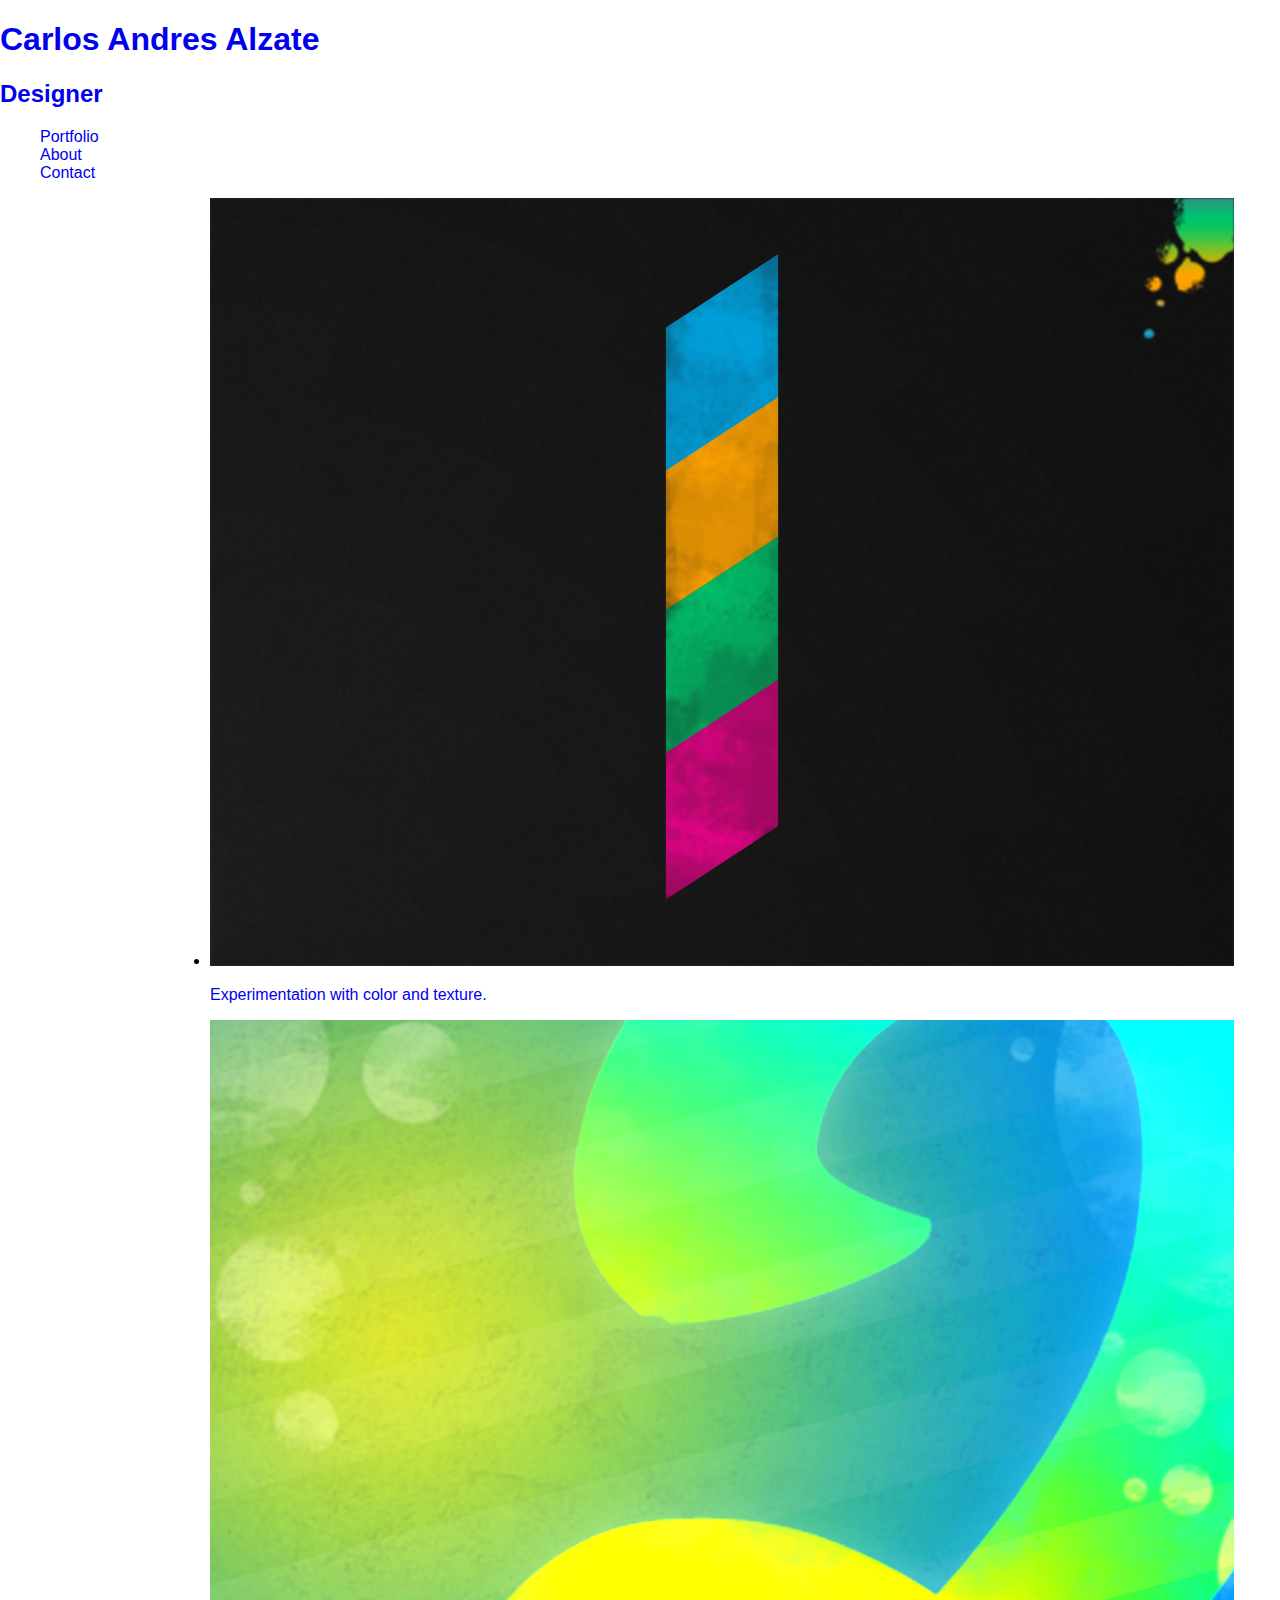
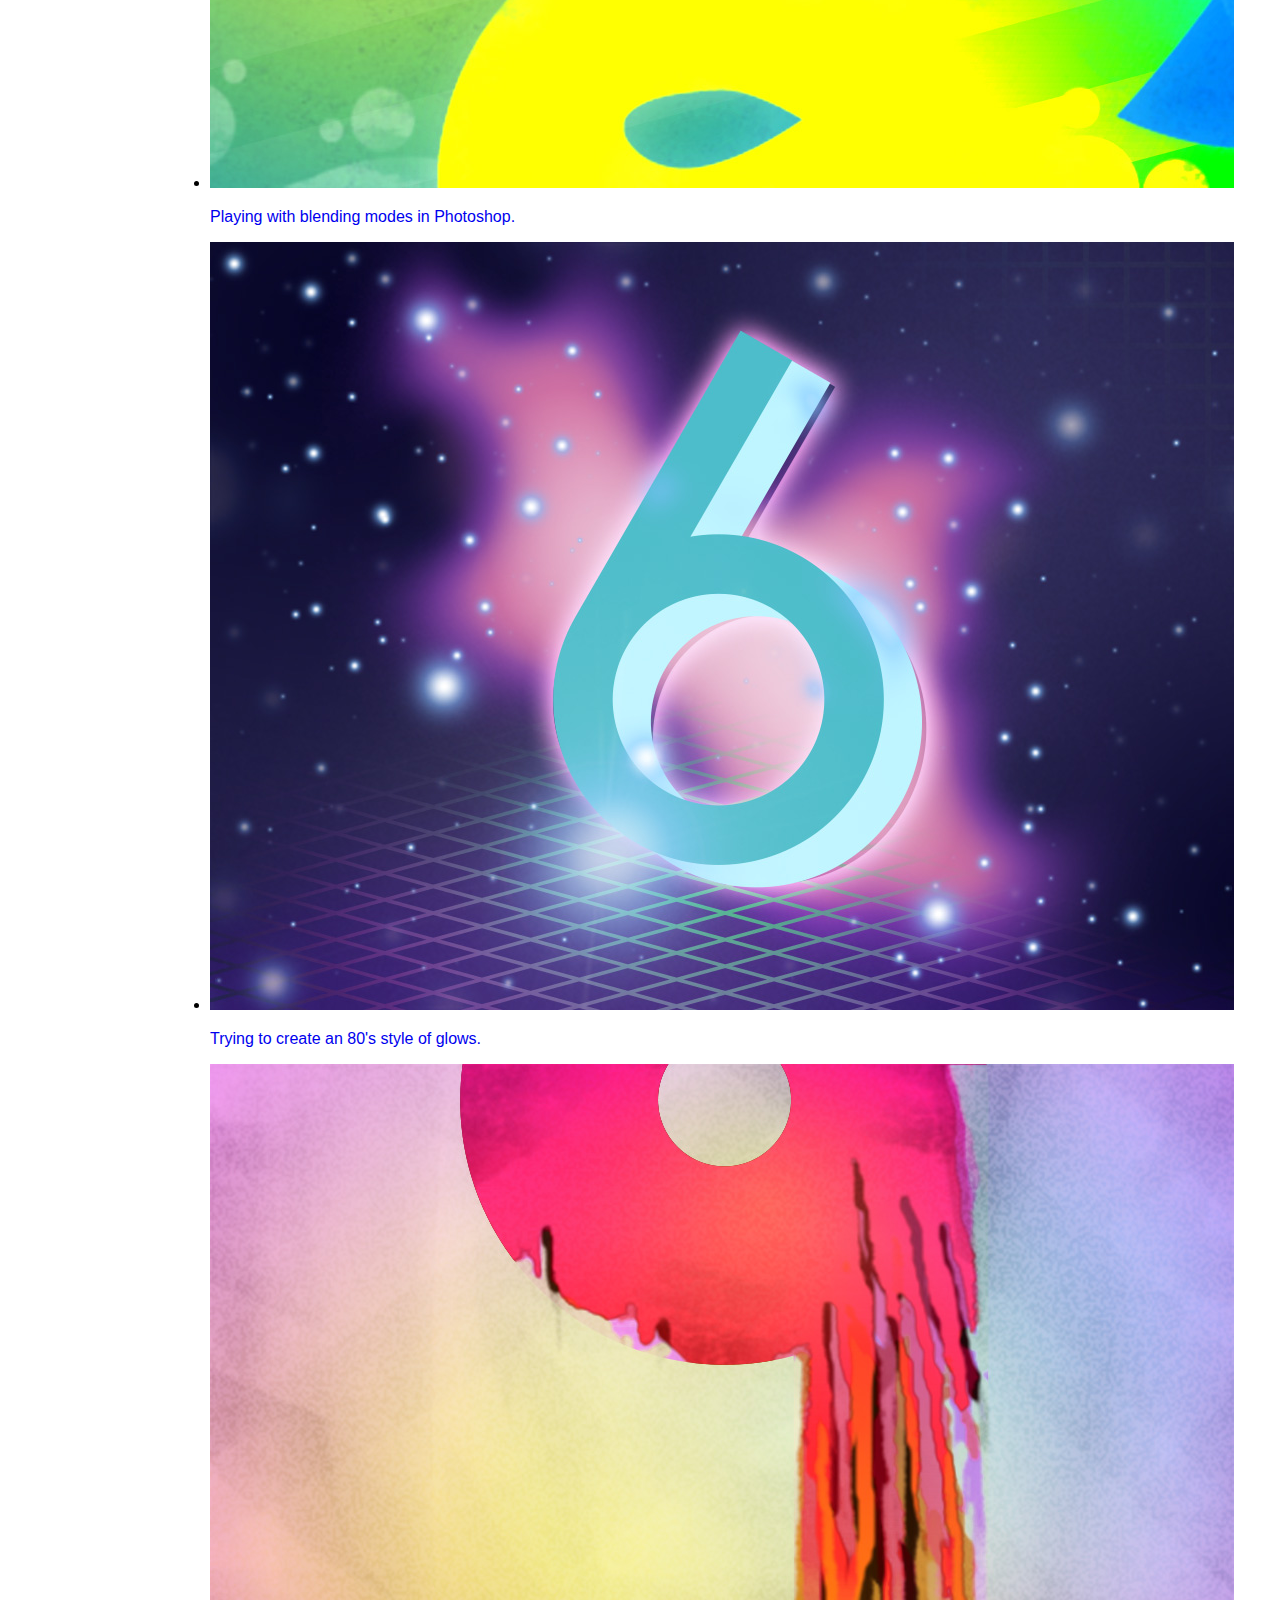
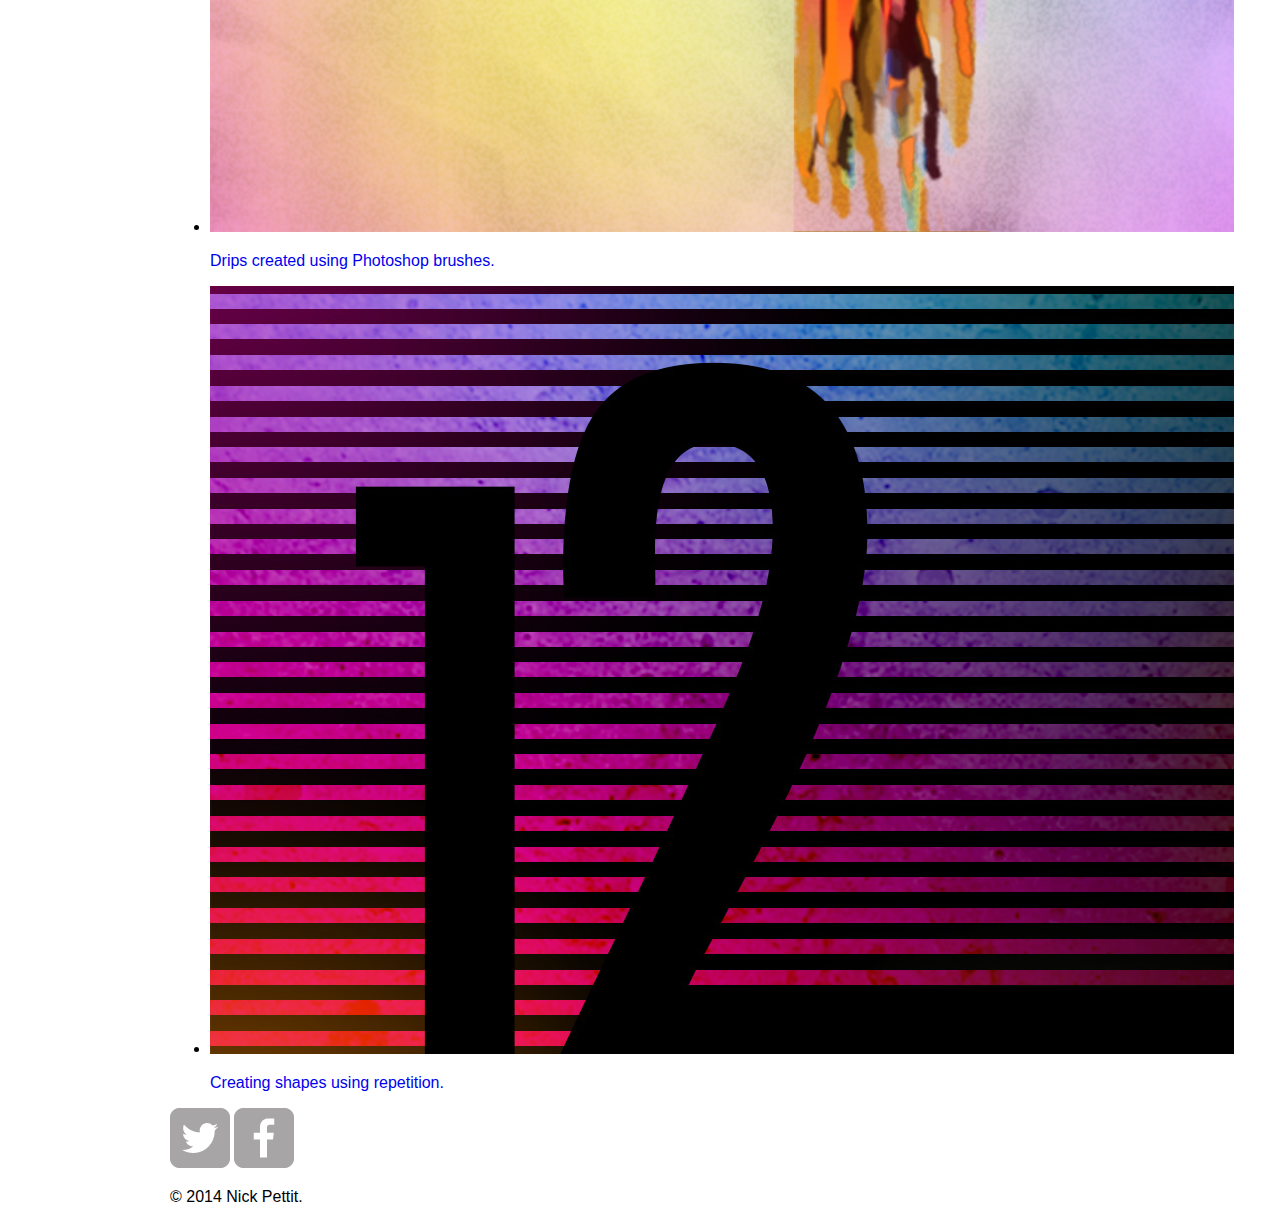
==== index.html @ 738e0195 "Inicio de proyecto -1" ====
<!DOCTYPE html>
<html>
  <head>
    <meta charset="utf-8">
    <title>Carlos Andres Alzate | Designer</title>
    <link rel="stylesheet" href="css/normalize.css">
    <link rel="stylesheet" href="css/main.css">
  </head>
  <body>
    <header>
      <a href="index.html" id="logo">
        <h1>Carlos Andres Alzate</h1>
        <h2>Designer</h2>
      </a>
      <nav>
        <ul>
          <li><a href="index.html">Portfolio</a></li>
          <li><a href="about.html">About</a></li>
          <li><a href="contact.html">Contact</a></li>
        </ul>
      </nav>
    </header>
        <div id="wrapper">
            <section>
              <ul>
                <li>
                  <a href="img/numbers-01.jpg">
                    <img src="img/numbers-01.jpg" alt="">
                    <p>Experimentation with color and texture.</p>
                  </a>
                </li>
                <li>
                  <a href="img/numbers-02.jpg">
                    <img src="img/numbers-02.jpg" alt="">
                    <p>Playing with blending modes in Photoshop.</p>
                  </a>
                </li>
                <li>
                  <a href="img/numbers-06.jpg">
                    <img src="img/numbers-06.jpg" alt="">
                    <p>Trying to create an 80's style of glows.</p>
                  </a>
                </li>
                <li>
                  <a href="img/numbers-09.jpg">
                    <img src="img/numbers-09.jpg" alt="">
                    <p>Drips created using Photoshop brushes.</p>
                  </a>
                </li>
                <li>
                  <a href="img/numbers-12.jpg">
                    <img src="img/numbers-12.jpg" alt="">
                    <p>Creating shapes using repetition.</p>
                  </a>
                </li>
              </ul>
            </section>
            <footer>
              <a href="http://twitter.com/nickrp"><img src="img/twitter-wrap.png" alt="Twitter Logo"></a>
              <a href="http://facebook.com/nickpettit"><img src="img/facebook-wrap.png" alt="Facebook Logo"></a>
              <p>&copy; 2014 Nick Pettit.</p>
            </footer>
          </div>
      </body>
</html>
---- css/main.css ----
a {
  text-decoration:none;
}
#wrapper {
  max-width: 940px;
  margin: 0 auto;
  padding:0 5%;
}

#logo {
  text-align:;center;
  margin: 0;
}
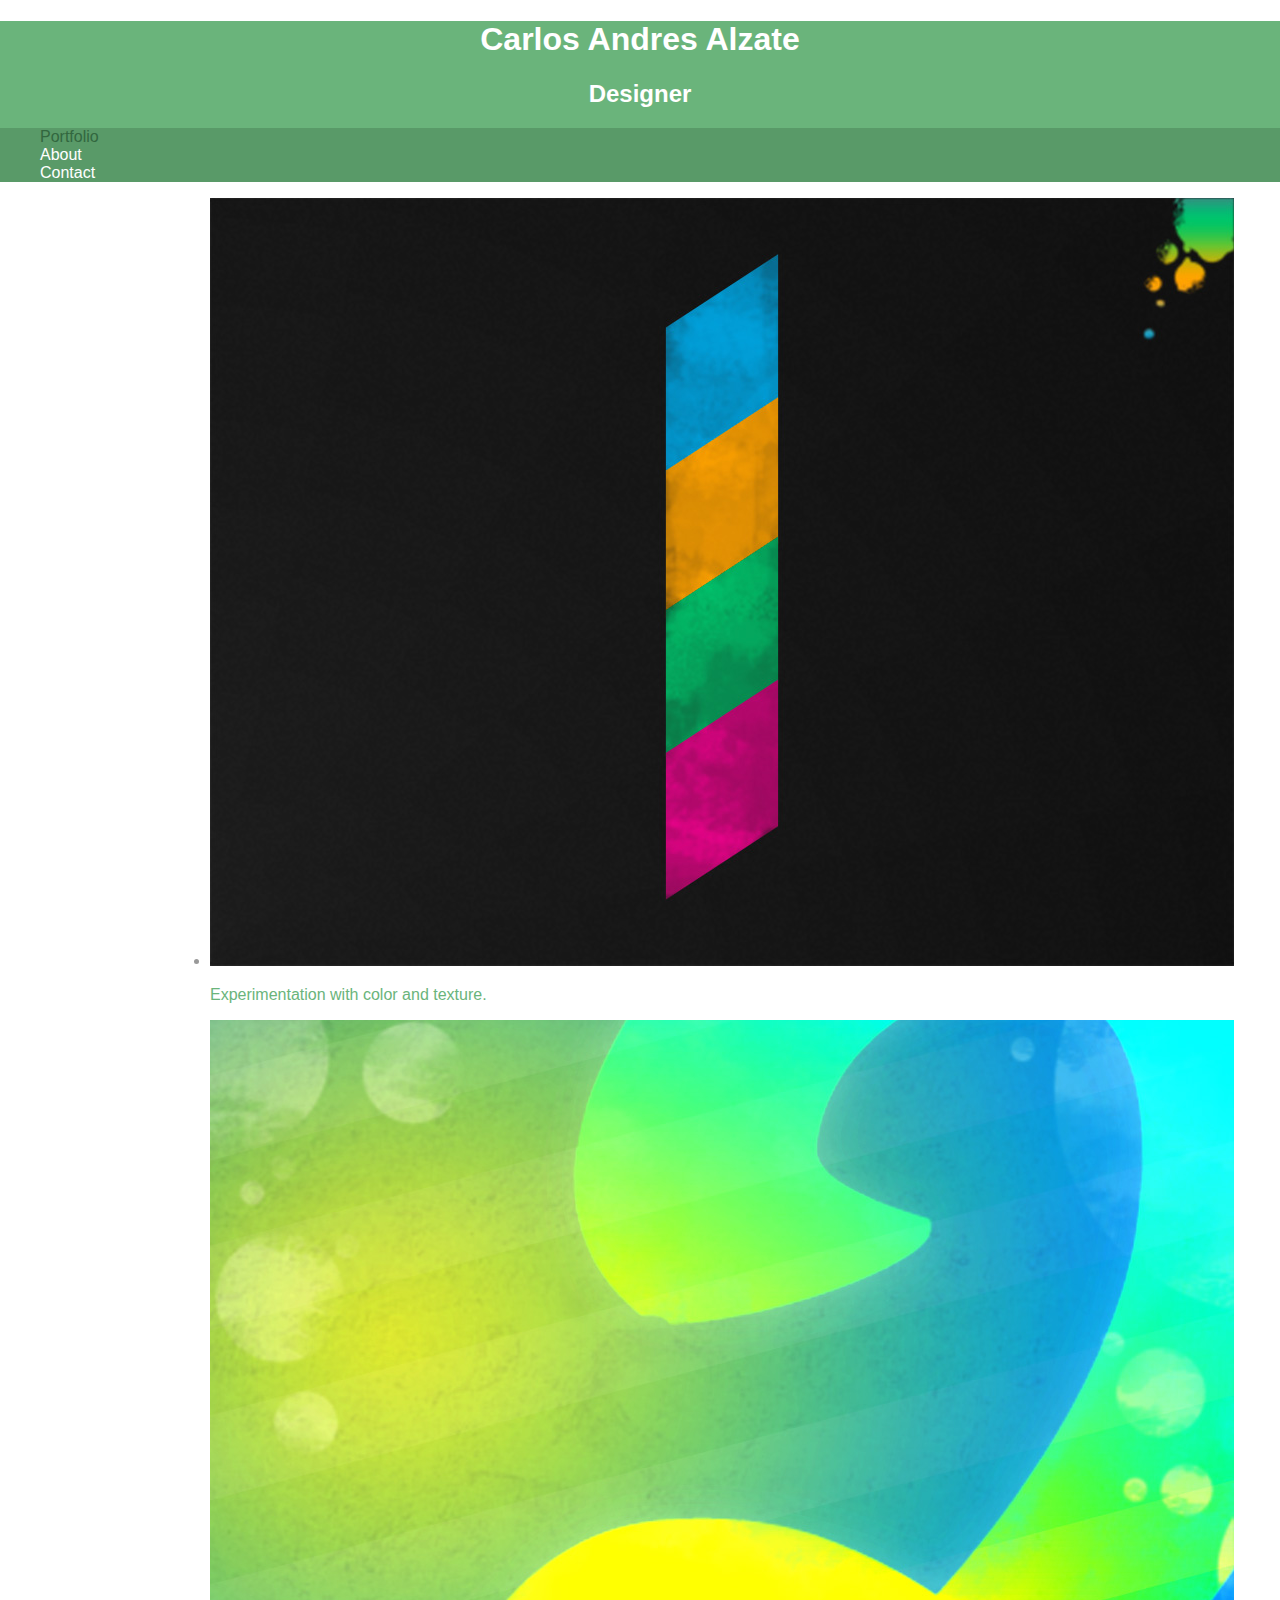
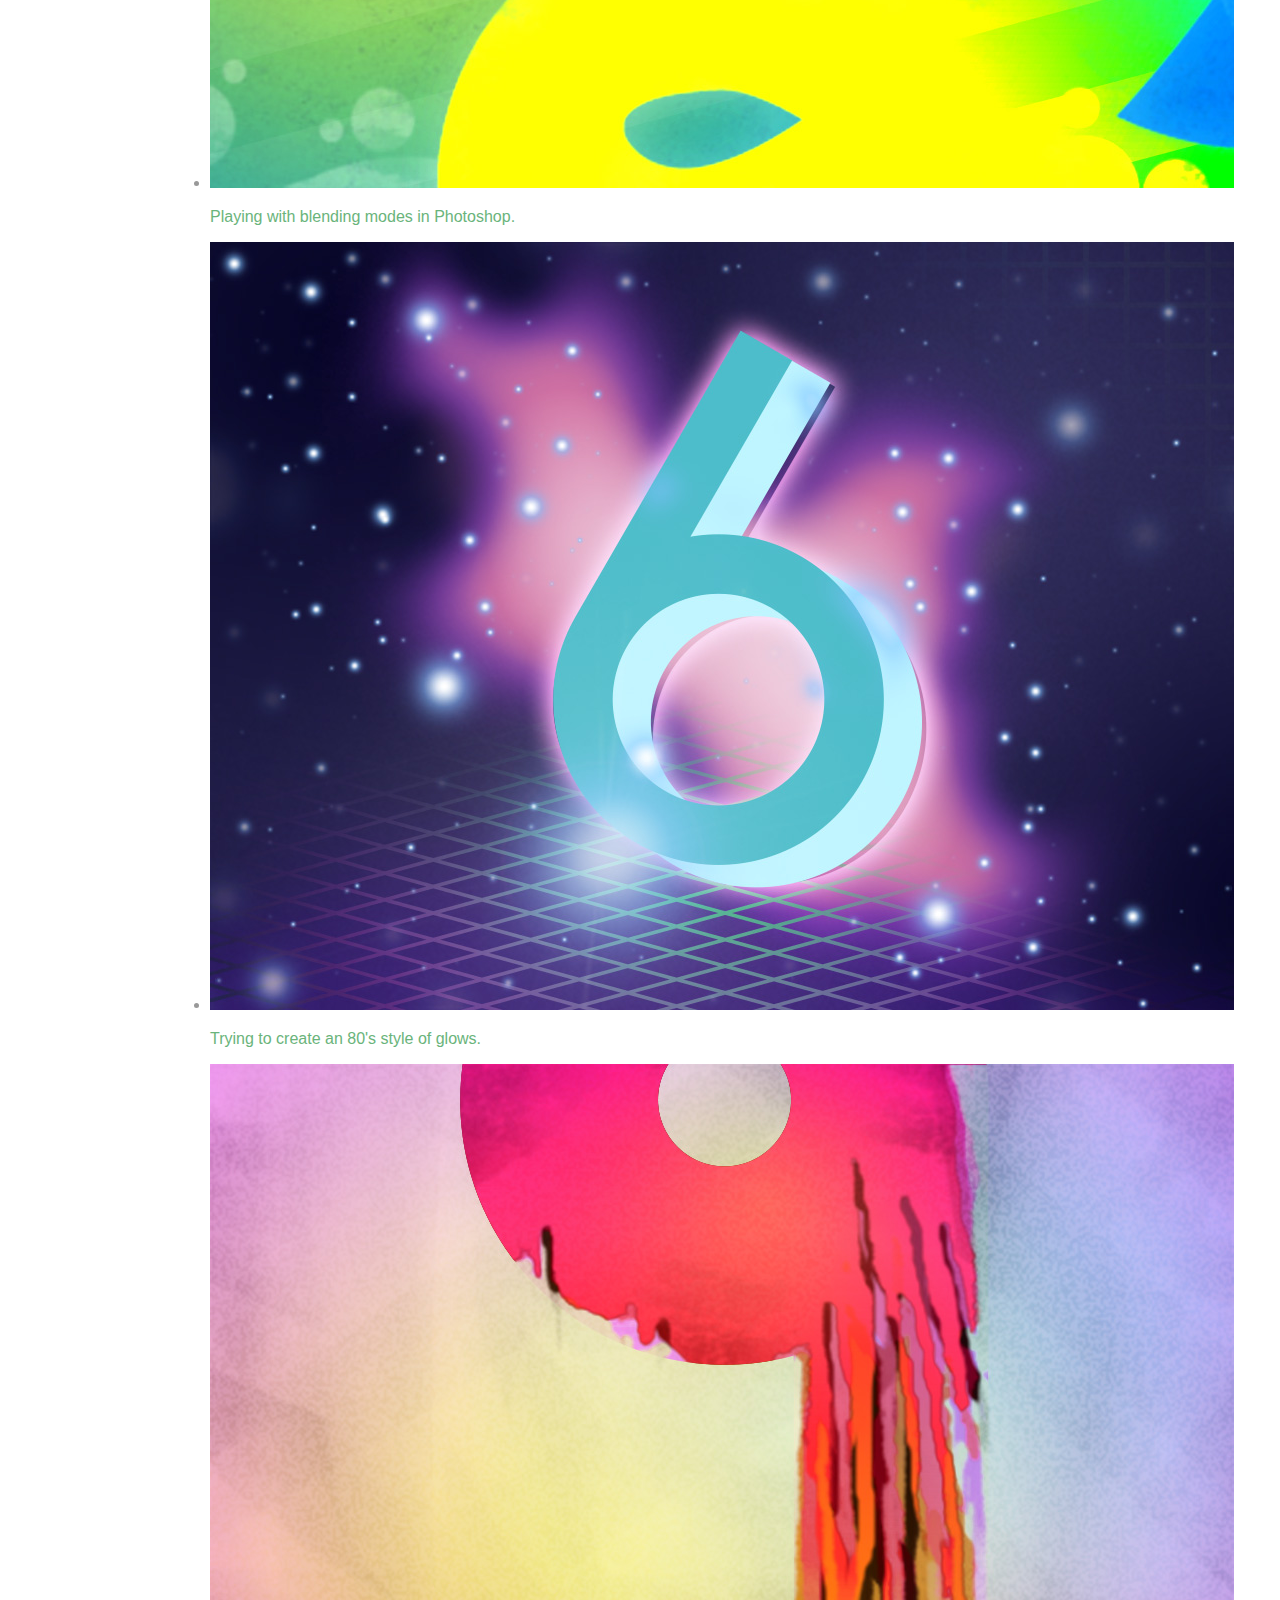
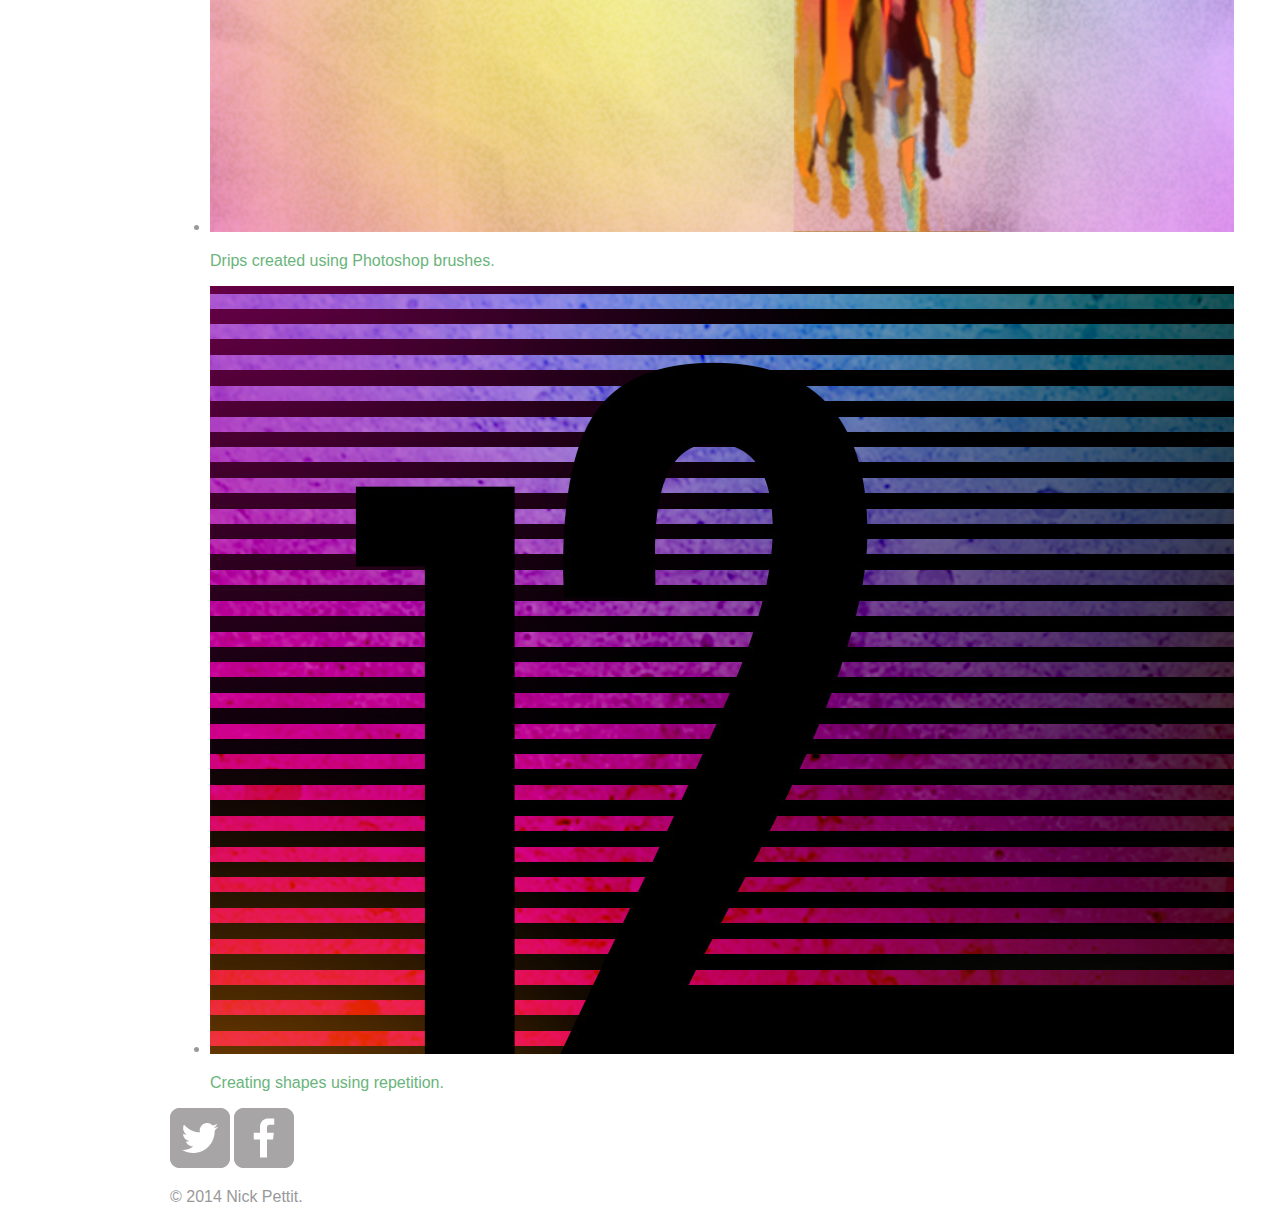
==== commit fa658187: "agregando clases al protafolio, creando galeria" ====
--- a/index.html
+++ b/index.html
@@ -4,6 +4,7 @@
     <meta charset="utf-8">
     <title>Carlos Andres Alzate | Designer</title>
     <link rel="stylesheet" href="css/normalize.css">
+    <link href='https://fonts.googleapis.com/css?family=Changa+One|Open+Sans:400,400italic,700,700italic,800' rel='stylesheet' type='text/css'>
     <link rel="stylesheet" href="css/main.css">
   </head>
   <body>
@@ -14,7 +15,7 @@
       </a>
       <nav>
         <ul>
-          <li><a href="index.html">Portfolio</a></li>
+          <li><a href="index.html" class="selected">Portfolio</a></li>
           <li><a href="about.html">About</a></li>
           <li><a href="contact.html">Contact</a></li>
         </ul>
@@ -22,7 +23,7 @@
     </header>
         <div id="wrapper">
             <section>
-              <ul>
+              <ul id="gallery">
                 <li>
                   <a href="img/numbers-01.jpg">
                     <img src="img/numbers-01.jpg" alt="">
--- a/css/main.css
+++ b/css/main.css
@@ -8,6 +8,63 @@
 }
 
 #logo {
-  text-align:;center;
+  text-align:center;
   margin: 0;
 }
+
+a {
+    color: #6ab47b;
+}
+
+header {
+    background: #6ab47b;
+    border-color: #599a68;
+}
+
+h1, h2 {
+    color: #fff;
+}
+
+nav {
+    background: #599a68;
+}
+nav a, nav a:visited {
+    color: #fff;
+}
+
+nav a.selected, nav a:hover {
+    color: #32673f;
+}
+
+body{
+    background-color: #fff;
+    color: #999;
+}
+
+
+
+
+
+
+
+
+
+
+
+
+
+
+
+
+
+
+
+
+
+
+
+
+
+
+
+
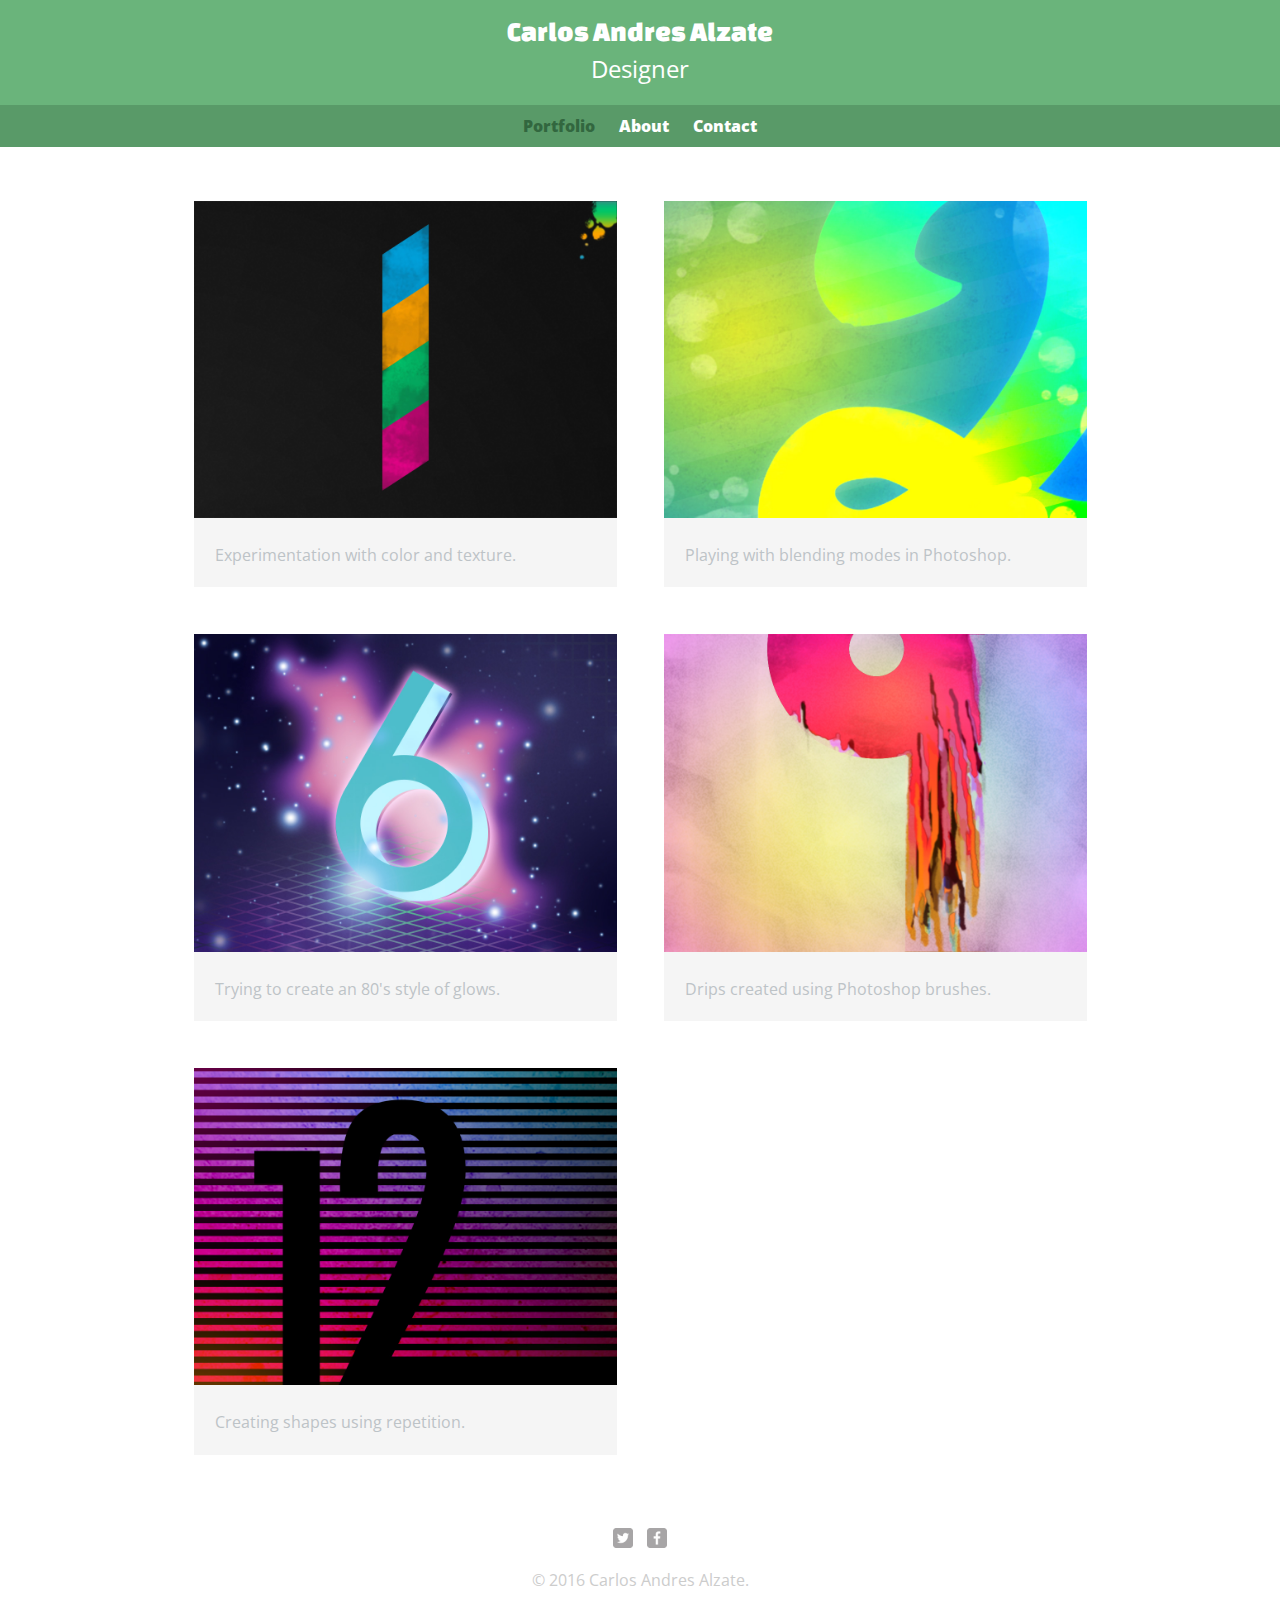
==== commit 1e04e846: "Creando el about, y agregnado estilos y clases" ====
--- a/index.html
+++ b/index.html
@@ -57,9 +57,9 @@
               </ul>
             </section>
             <footer>
-              <a href="http://twitter.com/nickrp"><img src="img/twitter-wrap.png" alt="Twitter Logo"></a>
-              <a href="http://facebook.com/nickpettit"><img src="img/facebook-wrap.png" alt="Facebook Logo"></a>
-              <p>&copy; 2014 Nick Pettit.</p>
+              <a href="https://twitter.com/StudioArtBliss"><img src="img/twitter-wrap.png" alt="Twitter Logo" class="social-icon"></a>
+              <a href="https://www.facebook.com/StudioArtBliss"><img src="img/facebook-wrap.png" alt="Facebook Logo" class="social-icon"></a>
+              <p>&copy; 2016 Carlos Andres Alzate.</p>
             </footer>
           </div>
       </body>
--- a/css/main.css
+++ b/css/main.css
@@ -1,70 +1,216 @@
-a {
-  text-decoration:none;
-}
+/**************
+GENERAL
++++++++++++++*/
+
+body{
+    font-family: 'Open Sans', sans-serif;
+}
+
 #wrapper {
   max-width: 940px;
   margin: 0 auto;
   padding:0 5%;
 }
 
+a {
+  text-decoration:none;
+}
+
+img {
+    max-width: 100%;/*cambiando el tamaño de las imganes */
+}
+/* h3 en about */
+h3{
+    margin: 0 0 1em 0;
+}
+
+
+
+/**************
+HEADING
++++++++++++++*/
+
+
+header {
+    float: left;
+    margin: 0 0 30px 0;
+    padding: 5px 0 0 0;
+    width: 100%;
+}
+
 #logo {
   text-align:center;
   margin: 0;
 }
 
-a {
-    color: #6ab47b;
-}
-
+h1{
+    font-family: 'Changa One', sans-serif;
+    margin: 15px 0;
+    font-size: 1.75em;
+    font-weight: normal;
+    line-height: 0.8em;
+}
+
+h2 {
+    font-style: 0.75;
+    margin: -05px 0 0;
+    font-weight: normal;
+}
+
+
+
+/**************
+NAVIGATION
++++++++++++++*/
+
+nav{
+    text-align: center;
+    padding: 10px 0;
+    margin: 20px 0 0;
+
+}
+
+nav ul {
+    list-style: none;
+    margin: 0 10px;
+    padding: 0;
+}
+
+nav li {
+    display: inline-block;
+}
+
+nav a {
+    font-weight: 800;
+    padding: 15px 10px;
+}
+
+
+
+/**************
+FOOTER
++++++++++++++*/
+
+
+
+footer{
+    font-style: 0.75em;
+    text-align: center;
+    clear: both;
+    padding-top: 50px;
+    color: #ccc;
+}
+
+.social-icon {
+    width: 20px;
+    height: 20px;
+    padding: 0 5px;
+}
+
+
+
+/**************
+PAGE: PORTFOLIO
++++++++++++++*/
+
+#gallery {
+    margin: 0;
+    padding: 0;
+    list-style: none;
+}
+
+#gallery li {
+    float: left;
+    width: 45%;
+    margin: 2.5%;
+    background-color: #f5f5f5;
+    color: #bdc3c7;
+}
+
+#gallery li a p{
+    margin: 0;
+    padding: 5%;
+    font-style: 0.75em;
+    color: #bdc3c7;
+}
+
+
+/**************
+PAGE: ABOUT
++++++++++++++*/
+
+.profile-photo {
+    display: block;
+    min-width: 150px;
+    margin: 0 auto 30px;
+    border-radius: 100%;
+}
+
+/**************
+COLORS
++++++++++++++*/
+
+/* site body */
+body{
+    background-color: #fff;
+    color: #999;
+}
+
+/* green header */
 header {
     background: #6ab47b;
     border-color: #599a68;
 }
 
+/* Logo text */
 h1, h2 {
     color: #fff;
 }
 
+/* nav background on mobile */
 nav {
     background: #599a68;
 }
+
+/* Links */
+a {
+    color: #6ab47b;
+}
+
+/* nav link */
 nav a, nav a:visited {
     color: #fff;
 }
 
+/* selected nav link */
 nav a.selected, nav a:hover {
     color: #32673f;
 }
 
-body{
-    background-color: #fff;
-    color: #999;
-}
-
-
-
-
-
-
-
-
-
-
-
-
-
-
-
-
-
-
-
-
-
-
-
-
-
-
-
-
+
+
+
+
+
+
+
+
+
+
+
+
+
+
+
+
+
+
+
+
+
+
+
+
+
+
+
